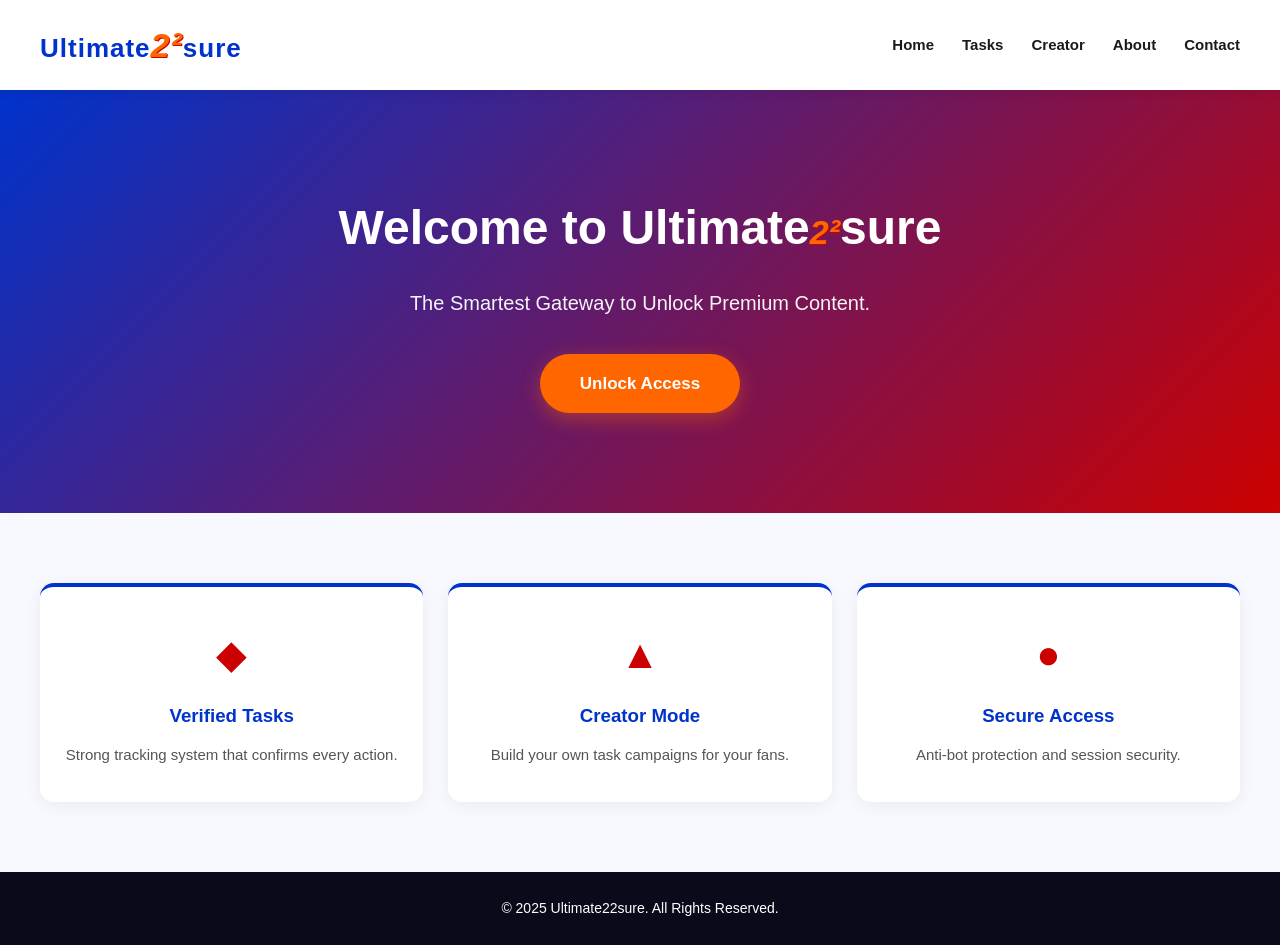
==== index.html @ 5954d358 "Initial landing page" ====
<!DOCTYPE html>
<html lang="en">
<head>
<meta charset="UTF-8">
<meta name="viewport" content="width=device-width, initial-scale=1.0">
<title>Ultimate22sure - Unlock Premium Access</title>
<meta name="description" content="Ultimate22sure - The smartest task gateway platform. Complete tasks, unlock premium content.">
<link rel="stylesheet" href="style.css">
</head>
<body>

<!-- NAVIGATION -->
<nav class="navbar">
  <div class="logo">Ultimate<span class="big2">2²</span>sure</div>
  <div class="menu-toggle" id="menuToggle">
    <span></span><span></span><span></span>
  </div>
  <ul class="nav-links" id="navLinks">
    <li><a href="index.html">Home</a></li>
    <li><a href="tasks.html">Tasks</a></li>
    <li><a href="creator.html">Creator</a></li>
    <li><a href="about.html">About</a></li>
    <li><a href="contact.html">Contact</a></li>
  </ul>
</nav>

<!-- HERO SECTION -->
<section class="hero">
  <h1>Welcome to Ultimate<span class="big2">2²</span>sure</h1>
  <p>The Smartest Gateway to Unlock Premium Content.</p>
  <a href="tasks.html" class="btn-primary">Unlock Access</a>
</section>

<!-- FEATURES -->
<section class="features">
  <div class="feature-card">
    <div class="icon">◆</div>
    <h3>Verified Tasks</h3>
    <p>Strong tracking system that confirms every action.</p>
  </div>
  <div class="feature-card">
    <div class="icon">▲</div>
    <h3>Creator Mode</h3>
    <p>Build your own task campaigns for your fans.</p>
  </div>
  <div class="feature-card">
    <div class="icon">●</div>
    <h3>Secure Access</h3>
    <p>Anti-bot protection and session security.</p>
  </div>
</section>

<!-- FOOTER -->
<footer>
  <p>&copy; 2025 Ultimate22sure. All Rights Reserved.</p>
</footer>

<script src="script.js"></script>
</body>
</html>
---- style.css ----
/* RESET */
* {
  margin: 0;
  padding: 0;
  box-sizing: border-box;
  font-family: 'Segoe UI', Arial, sans-serif;
}

body {
  background: #ffffff;
  color: #1a1a1a;
  line-height: 1.6;
}

/* NAVIGATION */
.navbar {
  display: flex;
  justify-content: space-between;
  align-items: center;
  padding: 18px 40px;
  background: #ffffff;
  box-shadow: 0 2px 12px rgba(0,0,0,0.08);
  position: sticky;
  top: 0;
  z-index: 1000;
}

.logo {
  font-size: 26px;
  font-weight: bold;
  color: #0033cc;
  letter-spacing: 1px;
}

.big2 {
  color: #ff6600;
  font-size: 34px;
  font-weight: 900;
  font-style: italic;
  text-shadow: 1px 1px 0 #cc0000;
}

.nav-links {
  display: flex;
  list-style: none;
  gap: 28px;
}

.nav-links a {
  text-decoration: none;
  color: #1a1a1a;
  font-weight: 600;
  font-size: 15px;
  transition: 0.3s;
}

.nav-links a:hover {
  color: #cc0000;
}

.menu-toggle {
  display: none;
  flex-direction: column;
  cursor: pointer;
  gap: 5px;
}

.menu-toggle span {
  width: 26px;
  height: 3px;
  background: #0033cc;
  border-radius: 2px;
}

/* HERO */
.hero {
  text-align: center;
  padding: 100px 20px;
  background: linear-gradient(135deg, #0033cc 0%, #cc0000 100%);
  color: #ffffff;
}

.hero h1 {
  font-size: 48px;
  margin-bottom: 20px;
}

.hero p {
  font-size: 20px;
  margin-bottom: 35px;
  opacity: 0.95;
}

.btn-primary {
  display: inline-block;
  background: #ff6600;
  color: #ffffff;
  padding: 16px 40px;
  border-radius: 50px;
  text-decoration: none;
  font-weight: bold;
  font-size: 17px;
  box-shadow: 0 6px 20px rgba(255,102,0,0.4);
  transition: 0.3s;
}

.btn-primary:hover {
  transform: translateY(-3px);
  box-shadow: 0 10px 25px rgba(255,102,0,0.6);
}

/* FEATURES */
.features {
  display: grid;
  grid-template-columns: repeat(auto-fit, minmax(260px, 1fr));
  gap: 25px;
  padding: 70px 40px;
  background: #f7f9ff;
}

.feature-card {
  background: #ffffff;
  padding: 35px 25px;
  border-radius: 14px;
  text-align: center;
  box-shadow: 0 4px 18px rgba(0,0,0,0.06);
  border-top: 4px solid #0033cc;
  transition: 0.3s;
}

.feature-card:hover {
  transform: translateY(-6px);
  box-shadow: 0 10px 25px rgba(0,0,0,0.1);
  border-top-color: #ff6600;
}

.feature-card .icon {
  font-size: 40px;
  color: #cc0000;
  margin-bottom: 15px;
}

.feature-card h3 {
  color: #0033cc;
  margin-bottom: 12px;
}

.feature-card p {
  color: #555;
  font-size: 15px;
}

/* FOOTER */
footer {
  background: #0a0a1a;
  color: #ffffff;
  text-align: center;
  padding: 25px;
  font-size: 14px;
}

/* RESPONSIVE */
@media (max-width: 768px) {
  .menu-toggle {
    display: flex;
  }
  .nav-links {
    position: absolute;
    top: 70px;
    right: 0;
    background: #ffffff;
    flex-direction: column;
    width: 220px;
    padding: 20px;
    gap: 18px;
    box-shadow: -2px 4px 12px rgba(0,0,0,0.1);
    display: none;
  }
  .nav-links.active {
    display: flex;
  }
  .hero h1 {
    font-size: 34px;
  }
  .hero p {
    font-size: 16px;
  }
}
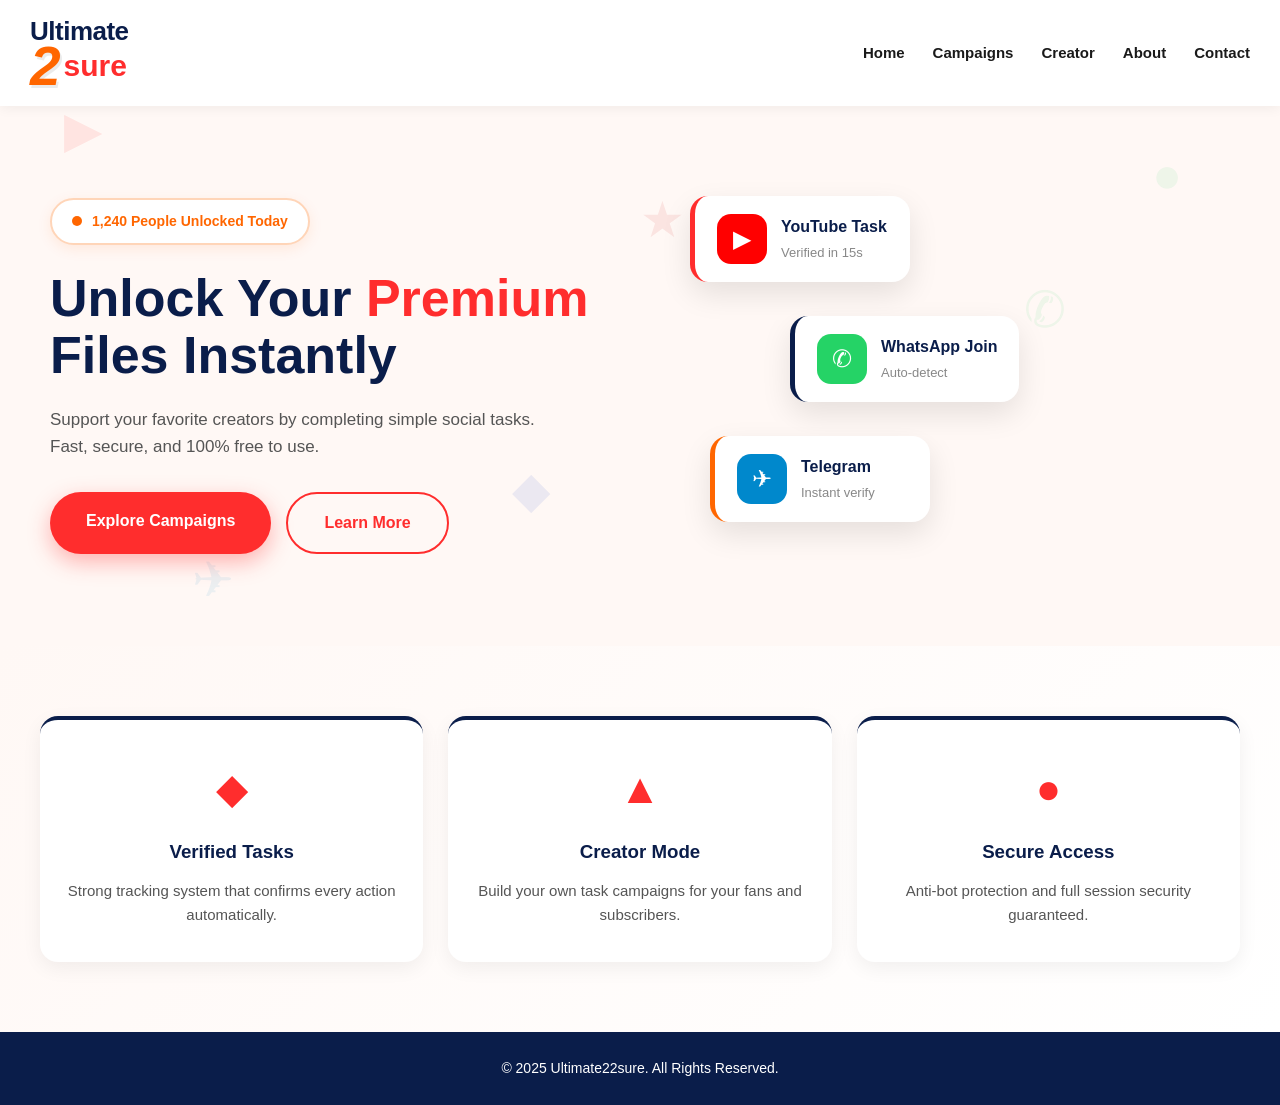
==== commit 1cd0dde7: "Upgraded design with animated background and logo style" ====
--- a/index.html
+++ b/index.html
@@ -3,21 +3,36 @@
 <head>
 <meta charset="UTF-8">
 <meta name="viewport" content="width=device-width, initial-scale=1.0">
-<title>Ultimate22sure - Unlock Premium Access</title>
-<meta name="description" content="Ultimate22sure - The smartest task gateway platform. Complete tasks, unlock premium content.">
+<title>Ultimate22sure - Unlock Premium Files Instantly</title>
+<meta name="description" content="Ultimate22sure - Smart task gateway. Support creators by completing simple social tasks. Fast, secure, 100% free.">
 <link rel="stylesheet" href="style.css">
 </head>
 <body>
 
+<!-- ANIMATED BACKGROUND ICONS -->
+<div class="bg-icons">
+  <span class="bg-icon i1">▶</span>
+  <span class="bg-icon i2">✆</span>
+  <span class="bg-icon i3">✈</span>
+  <span class="bg-icon i4">♥</span>
+  <span class="bg-icon i5">★</span>
+  <span class="bg-icon i6">◆</span>
+  <span class="bg-icon i7">▲</span>
+  <span class="bg-icon i8">●</span>
+</div>
+
 <!-- NAVIGATION -->
 <nav class="navbar">
-  <div class="logo">Ultimate<span class="big2">2²</span>sure</div>
+  <div class="logo-box">
+    <div class="logo-top">Ultimate</div>
+    <div class="logo-bottom"><span class="big2">2</span>sure</div>
+  </div>
   <div class="menu-toggle" id="menuToggle">
     <span></span><span></span><span></span>
   </div>
   <ul class="nav-links" id="navLinks">
     <li><a href="index.html">Home</a></li>
-    <li><a href="tasks.html">Tasks</a></li>
+    <li><a href="tasks.html">Campaigns</a></li>
     <li><a href="creator.html">Creator</a></li>
     <li><a href="about.html">About</a></li>
     <li><a href="contact.html">Contact</a></li>
@@ -26,9 +41,41 @@
 
 <!-- HERO SECTION -->
 <section class="hero">
-  <h1>Welcome to Ultimate<span class="big2">2²</span>sure</h1>
-  <p>The Smartest Gateway to Unlock Premium Content.</p>
-  <a href="tasks.html" class="btn-primary">Unlock Access</a>
+  <div class="hero-left">
+    <div class="counter-badge">
+      <span class="dot"></span> 1,240 People Unlocked Today
+    </div>
+    <h1>Unlock Your <span class="red">Premium</span> Files Instantly</h1>
+    <p>Support your favorite creators by completing simple social tasks. Fast, secure, and 100% free to use.</p>
+    <div class="hero-buttons">
+      <a href="tasks.html" class="btn-red">Explore Campaigns</a>
+      <a href="about.html" class="btn-outline">Learn More</a>
+    </div>
+  </div>
+
+  <div class="hero-right">
+    <div class="task-card card1">
+      <div class="task-icon yt">▶</div>
+      <div class="task-info">
+        <h4>YouTube Task</h4>
+        <p>Verified in 15s</p>
+      </div>
+    </div>
+    <div class="task-card card2">
+      <div class="task-icon wa">✆</div>
+      <div class="task-info">
+        <h4>WhatsApp Join</h4>
+        <p>Auto-detect</p>
+      </div>
+    </div>
+    <div class="task-card card3">
+      <div class="task-icon tg">✈</div>
+      <div class="task-info">
+        <h4>Telegram</h4>
+        <p>Instant verify</p>
+      </div>
+    </div>
+  </div>
 </section>
 
 <!-- FEATURES -->
@@ -36,17 +83,17 @@
   <div class="feature-card">
     <div class="icon">◆</div>
     <h3>Verified Tasks</h3>
-    <p>Strong tracking system that confirms every action.</p>
+    <p>Strong tracking system that confirms every action automatically.</p>
   </div>
   <div class="feature-card">
     <div class="icon">▲</div>
     <h3>Creator Mode</h3>
-    <p>Build your own task campaigns for your fans.</p>
+    <p>Build your own task campaigns for your fans and subscribers.</p>
   </div>
   <div class="feature-card">
     <div class="icon">●</div>
     <h3>Secure Access</h3>
-    <p>Anti-bot protection and session security.</p>
+    <p>Anti-bot protection and full session security guaranteed.</p>
   </div>
 </section>
 
--- a/style.css
+++ b/style.css
@@ -3,13 +3,50 @@
   margin: 0;
   padding: 0;
   box-sizing: border-box;
-  font-family: 'Segoe UI', Arial, sans-serif;
+  font-family: 'Poppins', 'Segoe UI', Arial, sans-serif;
 }
 
 body {
-  background: #ffffff;
+  background: #fff8f5;
   color: #1a1a1a;
   line-height: 1.6;
+  overflow-x: hidden;
+  position: relative;
+}
+
+/* ANIMATED BACKGROUND ICONS */
+.bg-icons {
+  position: fixed;
+  top: 0;
+  left: 0;
+  width: 100%;
+  height: 100%;
+  pointer-events: none;
+  z-index: 0;
+  overflow: hidden;
+}
+
+.bg-icon {
+  position: absolute;
+  font-size: 50px;
+  opacity: 0.08;
+  animation: float 18s infinite linear;
+  color: #cc0000;
+}
+
+.i1 { top: 10%; left: 5%; animation-duration: 22s; color: #ff0000; }
+.i2 { top: 30%; left: 80%; animation-duration: 18s; color: #25D366; }
+.i3 { top: 60%; left: 15%; animation-duration: 25s; color: #0088cc; }
+.i4 { top: 80%; left: 70%; animation-duration: 20s; color: #ff6600; }
+.i5 { top: 20%; left: 50%; animation-duration: 24s; color: #cc0000; }
+.i6 { top: 50%; left: 40%; animation-duration: 19s; color: #0033cc; }
+.i7 { top: 75%; left: 30%; animation-duration: 23s; color: #ff6600; }
+.i8 { top: 15%; left: 90%; animation-duration: 21s; color: #25D366; }
+
+@keyframes float {
+  0%   { transform: translateY(0) rotate(0deg); }
+  50%  { transform: translateY(-40px) rotate(180deg); }
+  100% { transform: translateY(0) rotate(360deg); }
 }
 
 /* NAVIGATION */
@@ -17,29 +54,48 @@
   display: flex;
   justify-content: space-between;
   align-items: center;
-  padding: 18px 40px;
-  background: #ffffff;
-  box-shadow: 0 2px 12px rgba(0,0,0,0.08);
+  padding: 18px 30px;
+  background: rgba(255,255,255,0.95);
+  backdrop-filter: blur(10px);
+  box-shadow: 0 2px 12px rgba(0,0,0,0.06);
   position: sticky;
   top: 0;
   z-index: 1000;
 }
 
-.logo {
+/* LOGO STYLE */
+.logo-box {
+  display: flex;
+  flex-direction: column;
+  line-height: 1;
+}
+
+.logo-top {
   font-size: 26px;
-  font-weight: bold;
-  color: #0033cc;
-  letter-spacing: 1px;
+  font-weight: 900;
+  color: #0a1d4a;
+  letter-spacing: -0.5px;
+}
+
+.logo-bottom {
+  font-size: 30px;
+  font-weight: 900;
+  color: #ff2d2d;
+  display: flex;
+  align-items: center;
 }
 
 .big2 {
+  font-size: 55px;
   color: #ff6600;
-  font-size: 34px;
   font-weight: 900;
   font-style: italic;
-  text-shadow: 1px 1px 0 #cc0000;
-}
-
+  margin-right: 3px;
+  text-shadow: 2px 3px 0 rgba(0,0,0,0.08);
+  line-height: 0.8;
+}
+
+/* NAV LINKS */
 .nav-links {
   display: flex;
   list-style: none;
@@ -51,11 +107,24 @@
   color: #1a1a1a;
   font-weight: 600;
   font-size: 15px;
+  position: relative;
   transition: 0.3s;
 }
 
 .nav-links a:hover {
   color: #cc0000;
+}
+
+.nav-links a.active::after,
+.nav-links a:hover::after {
+  content: '';
+  position: absolute;
+  bottom: -6px;
+  left: 0;
+  width: 100%;
+  height: 3px;
+  background: #cc0000;
+  border-radius: 2px;
 }
 
 .menu-toggle {
@@ -68,45 +137,182 @@
 .menu-toggle span {
   width: 26px;
   height: 3px;
-  background: #0033cc;
+  background: #0a1d4a;
   border-radius: 2px;
 }
 
 /* HERO */
 .hero {
-  text-align: center;
-  padding: 100px 20px;
-  background: linear-gradient(135deg, #0033cc 0%, #cc0000 100%);
-  color: #ffffff;
-}
-
-.hero h1 {
-  font-size: 48px;
-  margin-bottom: 20px;
-}
-
-.hero p {
-  font-size: 20px;
-  margin-bottom: 35px;
-  opacity: 0.95;
-}
-
-.btn-primary {
-  display: inline-block;
+  display: grid;
+  grid-template-columns: 1fr 1fr;
+  align-items: center;
+  gap: 40px;
+  padding: 70px 50px;
+  position: relative;
+  z-index: 1;
+}
+
+.hero-left {
+  position: relative;
+}
+
+.counter-badge {
+  display: inline-flex;
+  align-items: center;
+  gap: 10px;
+  background: #fff;
+  border: 2px solid #ffd5b8;
+  padding: 10px 20px;
+  border-radius: 50px;
+  font-weight: 600;
+  color: #ff6600;
+  font-size: 14px;
+  margin-bottom: 25px;
+  box-shadow: 0 4px 14px rgba(255,102,0,0.1);
+}
+
+.dot {
+  width: 10px;
+  height: 10px;
   background: #ff6600;
-  color: #ffffff;
-  padding: 16px 40px;
+  border-radius: 50%;
+  animation: pulse 1.5s infinite;
+}
+
+@keyframes pulse {
+  0%   { box-shadow: 0 0 0 0 rgba(255,102,0,0.6); }
+  70%  { box-shadow: 0 0 0 12px rgba(255,102,0,0); }
+  100% { box-shadow: 0 0 0 0 rgba(255,102,0,0); }
+}
+
+.hero-left h1 {
+  font-size: 52px;
+  font-weight: 900;
+  color: #0a1d4a;
+  line-height: 1.1;
+  margin-bottom: 22px;
+}
+
+.red {
+  color: #ff2d2d;
+}
+
+.hero-left p {
+  font-size: 17px;
+  color: #555;
+  margin-bottom: 32px;
+  max-width: 500px;
+}
+
+.hero-buttons {
+  display: flex;
+  gap: 15px;
+  flex-wrap: wrap;
+}
+
+.btn-red {
+  background: #ff2d2d;
+  color: #fff;
+  padding: 16px 36px;
   border-radius: 50px;
   text-decoration: none;
-  font-weight: bold;
-  font-size: 17px;
-  box-shadow: 0 6px 20px rgba(255,102,0,0.4);
+  font-weight: 700;
+  font-size: 16px;
+  box-shadow: 0 8px 22px rgba(255,45,45,0.35);
   transition: 0.3s;
 }
 
-.btn-primary:hover {
+.btn-red:hover {
   transform: translateY(-3px);
-  box-shadow: 0 10px 25px rgba(255,102,0,0.6);
+  box-shadow: 0 12px 28px rgba(255,45,45,0.5);
+}
+
+.btn-outline {
+  background: transparent;
+  color: #ff2d2d;
+  padding: 16px 36px;
+  border: 2px solid #ff2d2d;
+  border-radius: 50px;
+  text-decoration: none;
+  font-weight: 700;
+  font-size: 16px;
+  transition: 0.3s;
+}
+
+.btn-outline:hover {
+  background: #ff2d2d;
+  color: #fff;
+}
+
+/* HERO RIGHT - TASK CARDS */
+.hero-right {
+  position: relative;
+  height: 400px;
+}
+
+.task-card {
+  position: absolute;
+  background: #fff;
+  padding: 18px 22px;
+  border-radius: 18px;
+  box-shadow: 0 12px 30px rgba(0,0,0,0.1);
+  display: flex;
+  align-items: center;
+  gap: 14px;
+  min-width: 220px;
+  animation: floatCard 4s ease-in-out infinite;
+}
+
+.card1 {
+  top: 20px;
+  left: 30px;
+  border-left: 5px solid #ff2d2d;
+  animation-delay: 0s;
+}
+
+.card2 {
+  top: 140px;
+  left: 130px;
+  border-left: 5px solid #0a1d4a;
+  animation-delay: 1s;
+}
+
+.card3 {
+  top: 260px;
+  left: 50px;
+  border-left: 5px solid #ff6600;
+  animation-delay: 2s;
+}
+
+@keyframes floatCard {
+  0%,100% { transform: translateY(0); }
+  50%     { transform: translateY(-12px); }
+}
+
+.task-icon {
+  width: 50px;
+  height: 50px;
+  border-radius: 14px;
+  display: flex;
+  align-items: center;
+  justify-content: center;
+  font-size: 24px;
+  color: #fff;
+}
+
+.yt { background: #ff0000; }
+.wa { background: #25D366; }
+.tg { background: #0088cc; }
+
+.task-info h4 {
+  color: #0a1d4a;
+  font-size: 16px;
+  margin-bottom: 3px;
+}
+
+.task-info p {
+  color: #888;
+  font-size: 13px;
 }
 
 /* FEATURES */
@@ -115,33 +321,35 @@
   grid-template-columns: repeat(auto-fit, minmax(260px, 1fr));
   gap: 25px;
   padding: 70px 40px;
-  background: #f7f9ff;
+  background: linear-gradient(135deg, #fff8f5 0%, #fff 100%);
+  position: relative;
+  z-index: 1;
 }
 
 .feature-card {
-  background: #ffffff;
+  background: #fff;
   padding: 35px 25px;
-  border-radius: 14px;
+  border-radius: 18px;
   text-align: center;
-  box-shadow: 0 4px 18px rgba(0,0,0,0.06);
-  border-top: 4px solid #0033cc;
+  box-shadow: 0 6px 20px rgba(0,0,0,0.06);
+  border-top: 4px solid #0a1d4a;
   transition: 0.3s;
 }
 
 .feature-card:hover {
-  transform: translateY(-6px);
-  box-shadow: 0 10px 25px rgba(0,0,0,0.1);
+  transform: translateY(-8px);
+  box-shadow: 0 14px 30px rgba(0,0,0,0.1);
   border-top-color: #ff6600;
 }
 
 .feature-card .icon {
-  font-size: 40px;
-  color: #cc0000;
+  font-size: 42px;
+  color: #ff2d2d;
   margin-bottom: 15px;
 }
 
 .feature-card h3 {
-  color: #0033cc;
+  color: #0a1d4a;
   margin-bottom: 12px;
 }
 
@@ -152,37 +360,56 @@
 
 /* FOOTER */
 footer {
-  background: #0a0a1a;
-  color: #ffffff;
+  background: #0a1d4a;
+  color: #fff;
   text-align: center;
   padding: 25px;
   font-size: 14px;
+  position: relative;
+  z-index: 1;
 }
 
 /* RESPONSIVE */
-@media (max-width: 768px) {
+@media (max-width: 900px) {
+  .hero {
+    grid-template-columns: 1fr;
+    padding: 40px 20px;
+  }
+  .hero-left h1 {
+    font-size: 38px;
+  }
+  .hero-right {
+    height: 380px;
+  }
   .menu-toggle {
     display: flex;
   }
   .nav-links {
     position: absolute;
-    top: 70px;
+    top: 75px;
     right: 0;
-    background: #ffffff;
+    background: #fff;
     flex-direction: column;
     width: 220px;
     padding: 20px;
     gap: 18px;
     box-shadow: -2px 4px 12px rgba(0,0,0,0.1);
     display: none;
+    border-radius: 0 0 0 14px;
   }
   .nav-links.active {
     display: flex;
   }
-  .hero h1 {
-    font-size: 34px;
-  }
-  .hero p {
-    font-size: 16px;
-  }
-}
+}
+
+@media (max-width: 480px) {
+  .hero-left h1 {
+    font-size: 30px;
+  }
+  .big2 {
+    font-size: 48px;
+  }
+  .task-card {
+    min-width: 180px;
+  }
+}
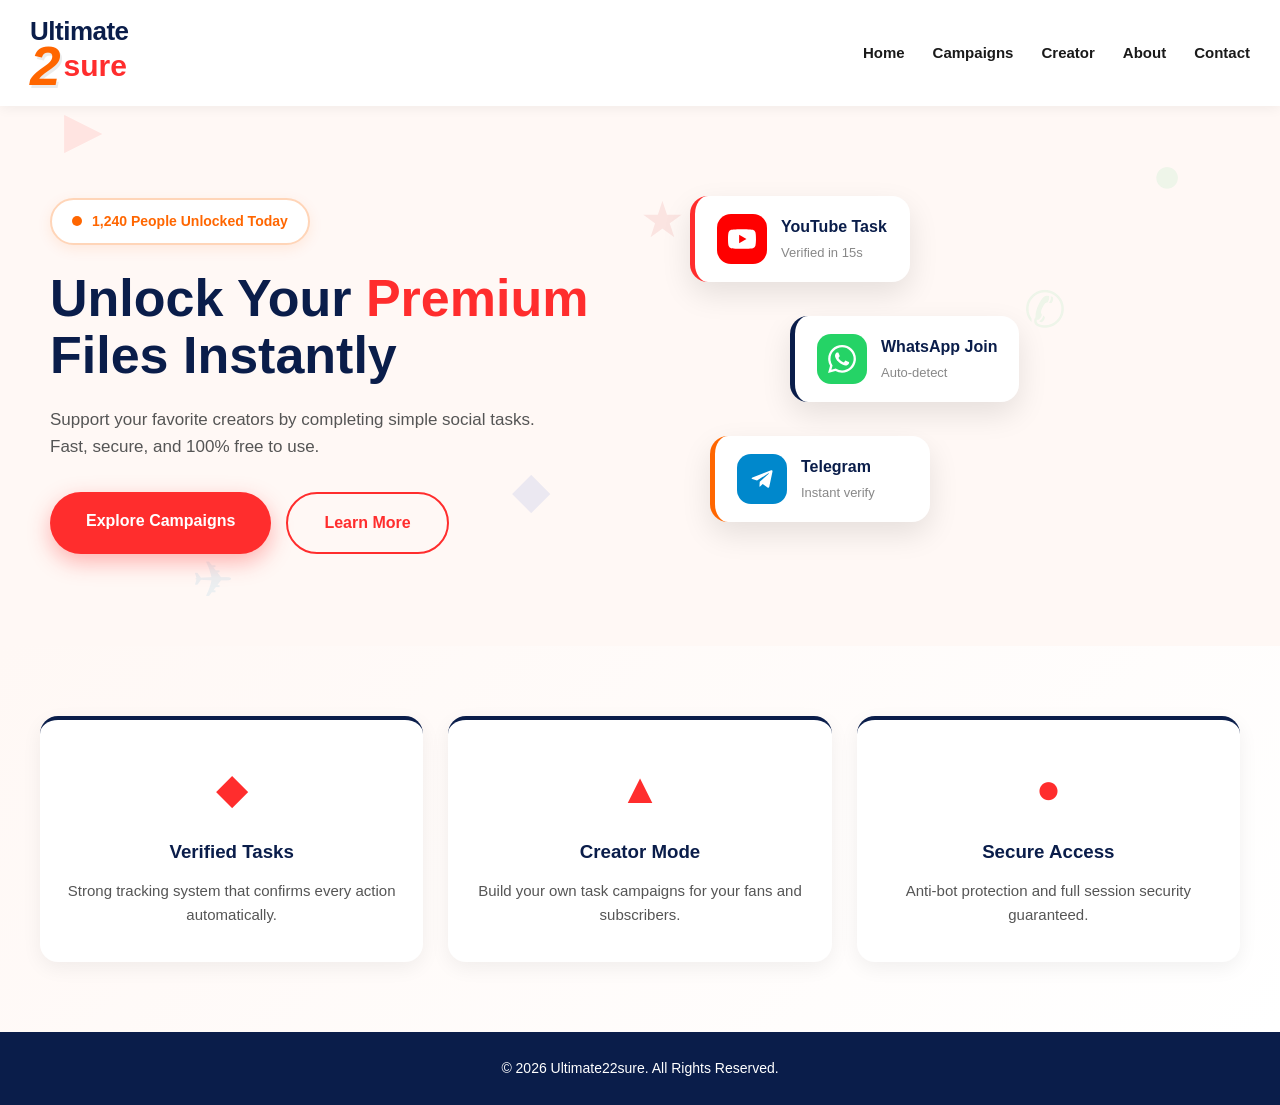
==== commit 73ef75cf: "Fixed WhatsApp Telegram logos and updated year to 2026" ====
--- a/index.html
+++ b/index.html
@@ -54,27 +54,46 @@
   </div>
 
   <div class="hero-right">
+
+    <!-- YOUTUBE CARD -->
     <div class="task-card card1">
-      <div class="task-icon yt">▶</div>
+      <div class="task-icon yt">
+        <svg viewBox="0 0 24 24" width="28" height="28" fill="#fff">
+          <path d="M23.498 6.186a3.016 3.016 0 0 0-2.122-2.136C19.505 3.545 12 3.545 12 3.545s-7.505 0-9.377.505A3.017 3.017 0 0 0 .502 6.186C0 8.07 0 12 0 12s0 3.93.502 5.814a3.016 3.016 0 0 0 2.122 2.136c1.871.505 9.376.505 9.376.505s7.505 0 9.377-.505a3.015 3.015 0 0 0 2.122-2.136C24 15.93 24 12 24 12s0-3.93-.502-5.814zM9.546 15.568V8.432L15.818 12l-6.272 3.568z"/>
+        </svg>
+      </div>
       <div class="task-info">
         <h4>YouTube Task</h4>
         <p>Verified in 15s</p>
       </div>
     </div>
+
+    <!-- WHATSAPP CARD -->
     <div class="task-card card2">
-      <div class="task-icon wa">✆</div>
+      <div class="task-icon wa">
+        <svg viewBox="0 0 24 24" width="28" height="28" fill="#fff">
+          <path d="M17.472 14.382c-.297-.149-1.758-.867-2.03-.967-.273-.099-.471-.148-.67.15-.197.297-.767.966-.94 1.164-.173.199-.347.223-.644.075-.297-.15-1.255-.463-2.39-1.475-.883-.788-1.48-1.761-1.653-2.059-.173-.297-.018-.458.13-.606.134-.133.298-.347.446-.52.149-.174.198-.298.297-.497.099-.198.05-.371-.025-.52-.075-.149-.669-1.612-.916-2.207-.242-.579-.487-.5-.669-.51-.173-.008-.371-.01-.57-.01-.198 0-.52.074-.792.372-.272.297-1.04 1.016-1.04 2.479 0 1.462 1.065 2.875 1.213 3.074.149.198 2.096 3.2 5.077 4.487.709.306 1.262.489 1.694.625.712.227 1.36.195 1.871.118.571-.085 1.758-.719 2.006-1.413.248-.694.248-1.289.173-1.413-.074-.124-.272-.198-.57-.347m-5.421 7.403h-.004a9.87 9.87 0 0 1-5.031-1.378l-.361-.214-3.741.982.998-3.648-.235-.374a9.86 9.86 0 0 1-1.51-5.26c.001-5.45 4.436-9.884 9.888-9.884 2.64 0 5.122 1.03 6.988 2.898a9.825 9.825 0 0 1 2.893 6.994c-.003 5.45-4.437 9.884-9.885 9.884m8.413-18.297A11.815 11.815 0 0 0 12.05 0C5.495 0 .16 5.335.157 11.892c0 2.096.547 4.142 1.588 5.945L.057 24l6.305-1.654a11.882 11.882 0 0 0 5.683 1.448h.005c6.554 0 11.89-5.335 11.893-11.893A11.821 11.821 0 0 0 20.464 3.488"/>
+        </svg>
+      </div>
       <div class="task-info">
         <h4>WhatsApp Join</h4>
         <p>Auto-detect</p>
       </div>
     </div>
+
+    <!-- TELEGRAM CARD -->
     <div class="task-card card3">
-      <div class="task-icon tg">✈</div>
+      <div class="task-icon tg">
+        <svg viewBox="0 0 24 24" width="28" height="28" fill="#fff">
+          <path d="M9.78 18.65l.28-4.23 7.68-6.92c.34-.31-.07-.46-.52-.19L7.74 13.3 3.64 12c-.88-.25-.89-.86.2-1.3l15.97-6.16c.73-.33 1.43.18 1.15 1.3l-2.72 12.81c-.19.91-.74 1.13-1.5.71L12.6 16.3l-1.99 1.93c-.23.23-.42.42-.83.42z"/>
+        </svg>
+      </div>
       <div class="task-info">
         <h4>Telegram</h4>
         <p>Instant verify</p>
       </div>
     </div>
+
   </div>
 </section>
 
@@ -99,7 +118,7 @@
 
 <!-- FOOTER -->
 <footer>
-  <p>&copy; 2025 Ultimate22sure. All Rights Reserved.</p>
+  <p>&copy; 2026 Ultimate22sure. All Rights Reserved.</p>
 </footer>
 
 <script src="script.js"></script>
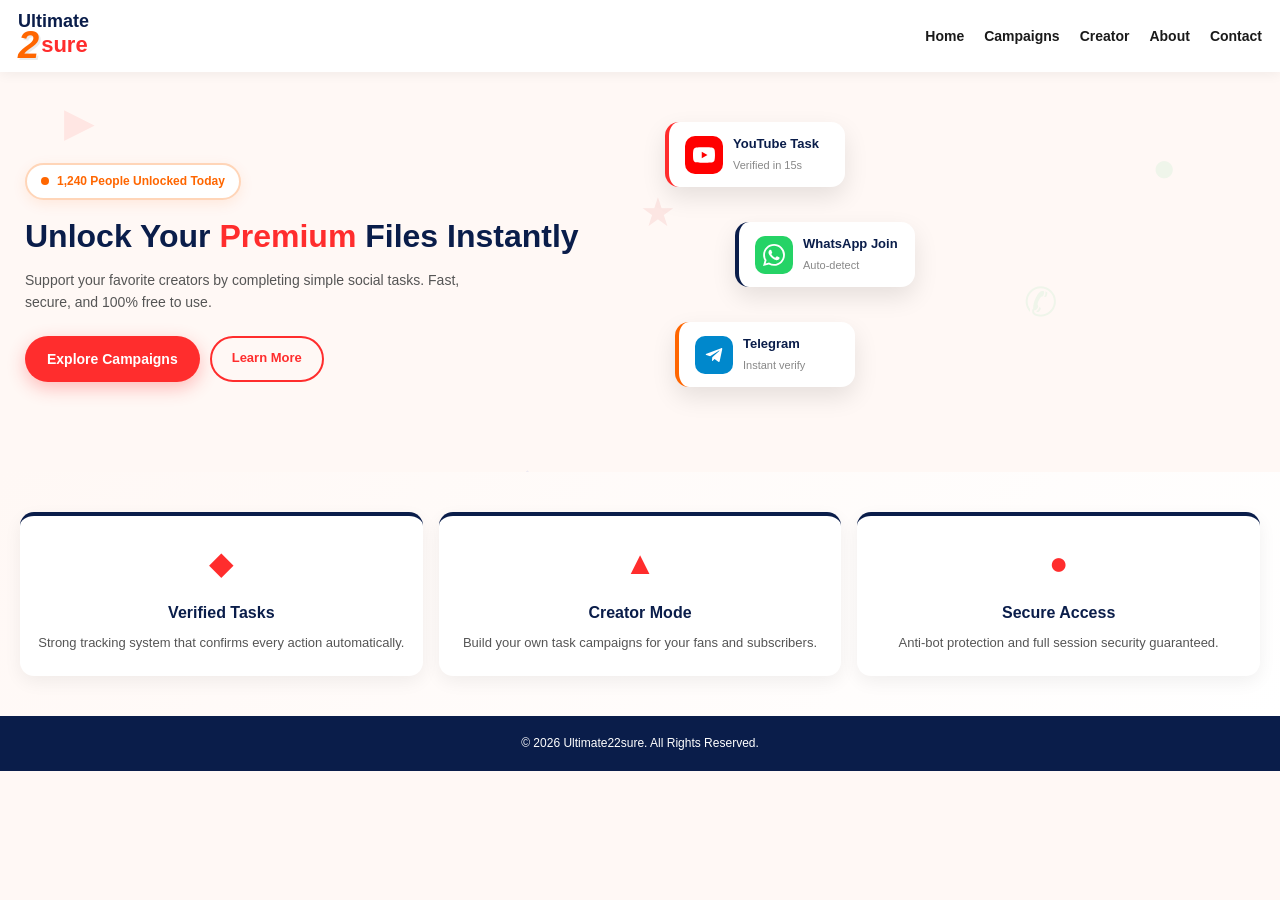
==== commit d66bb915: "Added Monetag verification code" ====
--- a/index.html
+++ b/index.html
@@ -2,6 +2,7 @@
 <html lang="en">
 <head>
 <meta charset="UTF-8">
+<meta name="monetag" content="d04263bf1a4120eec62c0783d0357b47">
 <meta name="viewport" content="width=device-width, initial-scale=1.0">
 <title>Ultimate22sure - Unlock Premium Files Instantly</title>
 <meta name="description" content="Ultimate22sure - Smart task gateway. Support creators by completing simple social tasks. Fast, secure, 100% free.">
@@ -32,8 +33,8 @@
   </div>
   <ul class="nav-links" id="navLinks">
     <li><a href="index.html">Home</a></li>
-    <li><a href="tasks.html">Campaigns</a></li>
-    <li><a href="creator.html">Creator</a></li>
+    <li><a href="unlock.html">Campaigns</a></li>
+    <li><a href="unlock.html">Creator</a></li>
     <li><a href="about.html">About</a></li>
     <li><a href="contact.html">Contact</a></li>
   </ul>
@@ -48,14 +49,13 @@
     <h1>Unlock Your <span class="red">Premium</span> Files Instantly</h1>
     <p>Support your favorite creators by completing simple social tasks. Fast, secure, and 100% free to use.</p>
     <div class="hero-buttons">
-      <a href="tasks.html" class="btn-red">Explore Campaigns</a>
+      <a href="unlock.html" class="btn-red">Explore Campaigns</a>
       <a href="about.html" class="btn-outline">Learn More</a>
     </div>
   </div>
 
   <div class="hero-right">
 
-    <!-- YOUTUBE CARD -->
     <div class="task-card card1">
       <div class="task-icon yt">
         <svg viewBox="0 0 24 24" width="28" height="28" fill="#fff">
@@ -68,7 +68,6 @@
       </div>
     </div>
 
-    <!-- WHATSAPP CARD -->
     <div class="task-card card2">
       <div class="task-icon wa">
         <svg viewBox="0 0 24 24" width="28" height="28" fill="#fff">
@@ -81,7 +80,6 @@
       </div>
     </div>
 
-    <!-- TELEGRAM CARD -->
     <div class="task-card card3">
       <div class="task-icon tg">
         <svg viewBox="0 0 24 24" width="28" height="28" fill="#fff">
--- a/style.css
+++ b/style.css
@@ -1,4 +1,3 @@
-/* RESET */
 * {
   margin: 0;
   padding: 0;
@@ -12,49 +11,42 @@
   line-height: 1.6;
   overflow-x: hidden;
   position: relative;
-}
-
-/* ANIMATED BACKGROUND ICONS */
+  font-size: 15px;
+}
+
 .bg-icons {
   position: fixed;
-  top: 0;
-  left: 0;
-  width: 100%;
-  height: 100%;
+  top: 0; left: 0;
+  width: 100%; height: 100%;
   pointer-events: none;
   z-index: 0;
   overflow: hidden;
 }
-
 .bg-icon {
   position: absolute;
-  font-size: 50px;
-  opacity: 0.08;
+  font-size: 40px;
+  opacity: 0.07;
   animation: float 18s infinite linear;
-  color: #cc0000;
-}
-
-.i1 { top: 10%; left: 5%; animation-duration: 22s; color: #ff0000; }
-.i2 { top: 30%; left: 80%; animation-duration: 18s; color: #25D366; }
-.i3 { top: 60%; left: 15%; animation-duration: 25s; color: #0088cc; }
-.i4 { top: 80%; left: 70%; animation-duration: 20s; color: #ff6600; }
-.i5 { top: 20%; left: 50%; animation-duration: 24s; color: #cc0000; }
-.i6 { top: 50%; left: 40%; animation-duration: 19s; color: #0033cc; }
-.i7 { top: 75%; left: 30%; animation-duration: 23s; color: #ff6600; }
-.i8 { top: 15%; left: 90%; animation-duration: 21s; color: #25D366; }
-
+}
+.i1 { top: 10%; left: 5%; color: #ff0000; animation-duration: 22s; }
+.i2 { top: 30%; left: 80%; color: #25D366; animation-duration: 18s; }
+.i3 { top: 60%; left: 15%; color: #0088cc; animation-duration: 25s; }
+.i4 { top: 80%; left: 70%; color: #ff6600; animation-duration: 20s; }
+.i5 { top: 20%; left: 50%; color: #cc0000; animation-duration: 24s; }
+.i6 { top: 50%; left: 40%; color: #0033cc; animation-duration: 19s; }
+.i7 { top: 75%; left: 30%; color: #ff6600; animation-duration: 23s; }
+.i8 { top: 15%; left: 90%; color: #25D366; animation-duration: 21s; }
 @keyframes float {
-  0%   { transform: translateY(0) rotate(0deg); }
-  50%  { transform: translateY(-40px) rotate(180deg); }
+  0% { transform: translateY(0) rotate(0deg); }
+  50% { transform: translateY(-40px) rotate(180deg); }
   100% { transform: translateY(0) rotate(360deg); }
 }
 
-/* NAVIGATION */
 .navbar {
   display: flex;
   justify-content: space-between;
   align-items: center;
-  padding: 18px 30px;
+  padding: 12px 18px;
   background: rgba(255,255,255,0.95);
   backdrop-filter: blur(10px);
   box-shadow: 0 2px 12px rgba(0,0,0,0.06);
@@ -62,354 +54,606 @@
   top: 0;
   z-index: 1000;
 }
-
-/* LOGO STYLE */
-.logo-box {
-  display: flex;
-  flex-direction: column;
-  line-height: 1;
-}
-
-.logo-top {
-  font-size: 26px;
-  font-weight: 900;
-  color: #0a1d4a;
-  letter-spacing: -0.5px;
-}
-
-.logo-bottom {
-  font-size: 30px;
-  font-weight: 900;
-  color: #ff2d2d;
-  display: flex;
-  align-items: center;
-}
-
+.logo-box { display: flex; flex-direction: column; line-height: 1; }
+.logo-top { font-size: 18px; font-weight: 900; color: #0a1d4a; }
+.logo-bottom { font-size: 22px; font-weight: 900; color: #ff2d2d; display: flex; align-items: center; }
 .big2 {
-  font-size: 55px;
+  font-size: 38px;
   color: #ff6600;
   font-weight: 900;
   font-style: italic;
-  margin-right: 3px;
-  text-shadow: 2px 3px 0 rgba(0,0,0,0.08);
+  margin-right: 2px;
+  text-shadow: 2px 2px 0 rgba(0,0,0,0.08);
   line-height: 0.8;
 }
-
-/* NAV LINKS */
-.nav-links {
-  display: flex;
-  list-style: none;
-  gap: 28px;
-}
-
+.nav-links { display: flex; list-style: none; gap: 20px; }
 .nav-links a {
   text-decoration: none;
   color: #1a1a1a;
   font-weight: 600;
-  font-size: 15px;
-  position: relative;
+  font-size: 14px;
   transition: 0.3s;
 }
-
-.nav-links a:hover {
-  color: #cc0000;
-}
-
-.nav-links a.active::after,
-.nav-links a:hover::after {
-  content: '';
-  position: absolute;
-  bottom: -6px;
-  left: 0;
-  width: 100%;
-  height: 3px;
-  background: #cc0000;
-  border-radius: 2px;
-}
-
-.menu-toggle {
-  display: none;
-  flex-direction: column;
-  cursor: pointer;
-  gap: 5px;
-}
-
-.menu-toggle span {
-  width: 26px;
-  height: 3px;
-  background: #0a1d4a;
-  border-radius: 2px;
-}
-
-/* HERO */
+.nav-links a:hover { color: #cc0000; }
+.menu-toggle { display: none; flex-direction: column; cursor: pointer; gap: 4px; }
+.menu-toggle span { width: 22px; height: 3px; background: #0a1d4a; border-radius: 2px; }
+
 .hero {
   display: grid;
   grid-template-columns: 1fr 1fr;
   align-items: center;
-  gap: 40px;
-  padding: 70px 50px;
+  gap: 30px;
+  padding: 40px 25px;
   position: relative;
   z-index: 1;
 }
-
-.hero-left {
-  position: relative;
-}
-
 .counter-badge {
   display: inline-flex;
   align-items: center;
-  gap: 10px;
+  gap: 8px;
   background: #fff;
   border: 2px solid #ffd5b8;
-  padding: 10px 20px;
+  padding: 7px 14px;
   border-radius: 50px;
   font-weight: 600;
   color: #ff6600;
-  font-size: 14px;
-  margin-bottom: 25px;
+  font-size: 12px;
+  margin-bottom: 18px;
   box-shadow: 0 4px 14px rgba(255,102,0,0.1);
 }
-
 .dot {
-  width: 10px;
-  height: 10px;
+  width: 8px; height: 8px;
   background: #ff6600;
   border-radius: 50%;
   animation: pulse 1.5s infinite;
 }
-
 @keyframes pulse {
-  0%   { box-shadow: 0 0 0 0 rgba(255,102,0,0.6); }
-  70%  { box-shadow: 0 0 0 12px rgba(255,102,0,0); }
+  0% { box-shadow: 0 0 0 0 rgba(255,102,0,0.6); }
+  70% { box-shadow: 0 0 0 10px rgba(255,102,0,0); }
   100% { box-shadow: 0 0 0 0 rgba(255,102,0,0); }
 }
-
 .hero-left h1 {
-  font-size: 52px;
+  font-size: 32px;
   font-weight: 900;
   color: #0a1d4a;
-  line-height: 1.1;
-  margin-bottom: 22px;
-}
-
-.red {
-  color: #ff2d2d;
-}
-
-.hero-left p {
-  font-size: 17px;
-  color: #555;
-  margin-bottom: 32px;
-  max-width: 500px;
-}
-
-.hero-buttons {
-  display: flex;
-  gap: 15px;
-  flex-wrap: wrap;
-}
+  line-height: 1.15;
+  margin-bottom: 14px;
+}
+.red { color: #ff2d2d; }
+.hero-left p { font-size: 14px; color: #555; margin-bottom: 22px; max-width: 480px; }
+.hero-buttons { display: flex; gap: 10px; flex-wrap: wrap; }
 
 .btn-red {
   background: #ff2d2d;
   color: #fff;
-  padding: 16px 36px;
+  padding: 12px 22px;
   border-radius: 50px;
   text-decoration: none;
   font-weight: 700;
-  font-size: 16px;
-  box-shadow: 0 8px 22px rgba(255,45,45,0.35);
+  font-size: 14px;
+  box-shadow: 0 6px 18px rgba(255,45,45,0.3);
   transition: 0.3s;
-}
-
-.btn-red:hover {
-  transform: translateY(-3px);
-  box-shadow: 0 12px 28px rgba(255,45,45,0.5);
-}
+  border: none;
+  cursor: pointer;
+  display: inline-block;
+}
+.btn-red:hover { transform: translateY(-2px); }
+.btn-red.full { width: 100%; padding: 14px; margin-top: 10px; text-align: center; }
 
 .btn-outline {
   background: transparent;
   color: #ff2d2d;
-  padding: 16px 36px;
+  padding: 10px 20px;
   border: 2px solid #ff2d2d;
   border-radius: 50px;
   text-decoration: none;
   font-weight: 700;
-  font-size: 16px;
-  transition: 0.3s;
-}
-
-.btn-outline:hover {
-  background: #ff2d2d;
-  color: #fff;
-}
-
-/* HERO RIGHT - TASK CARDS */
-.hero-right {
-  position: relative;
-  height: 400px;
-}
-
+  font-size: 13px;
+  cursor: pointer;
+}
+.btn-outline:hover { background: #ff2d2d; color: #fff; }
+
+.hero-right { position: relative; height: 320px; }
 .task-card {
   position: absolute;
   background: #fff;
-  padding: 18px 22px;
-  border-radius: 18px;
-  box-shadow: 0 12px 30px rgba(0,0,0,0.1);
-  display: flex;
-  align-items: center;
-  gap: 14px;
-  min-width: 220px;
+  padding: 12px 16px;
+  border-radius: 14px;
+  box-shadow: 0 10px 24px rgba(0,0,0,0.1);
+  display: flex;
+  align-items: center;
+  gap: 10px;
+  min-width: 180px;
   animation: floatCard 4s ease-in-out infinite;
 }
-
-.card1 {
-  top: 20px;
-  left: 30px;
-  border-left: 5px solid #ff2d2d;
-  animation-delay: 0s;
-}
-
-.card2 {
-  top: 140px;
-  left: 130px;
-  border-left: 5px solid #0a1d4a;
-  animation-delay: 1s;
-}
-
-.card3 {
-  top: 260px;
-  left: 50px;
-  border-left: 5px solid #ff6600;
-  animation-delay: 2s;
-}
-
+.card1 { top: 10px; left: 10px; border-left: 4px solid #ff2d2d; }
+.card2 { top: 110px; left: 80px; border-left: 4px solid #0a1d4a; animation-delay: 1s; }
+.card3 { top: 210px; left: 20px; border-left: 4px solid #ff6600; animation-delay: 2s; }
 @keyframes floatCard {
   0%,100% { transform: translateY(0); }
-  50%     { transform: translateY(-12px); }
-}
-
+  50% { transform: translateY(-10px); }
+}
 .task-icon {
-  width: 50px;
-  height: 50px;
-  border-radius: 14px;
+  width: 38px; height: 38px;
+  border-radius: 10px;
   display: flex;
   align-items: center;
   justify-content: center;
-  font-size: 24px;
-  color: #fff;
-}
-
+}
+.task-icon svg { width: 22px; height: 22px; }
 .yt { background: #ff0000; }
 .wa { background: #25D366; }
 .tg { background: #0088cc; }
-
-.task-info h4 {
-  color: #0a1d4a;
-  font-size: 16px;
-  margin-bottom: 3px;
-}
-
-.task-info p {
-  color: #888;
-  font-size: 13px;
-}
-
-/* FEATURES */
+.task-info h4 { color: #0a1d4a; font-size: 13px; margin-bottom: 2px; }
+.task-info p { color: #888; font-size: 11px; }
+
 .features {
   display: grid;
-  grid-template-columns: repeat(auto-fit, minmax(260px, 1fr));
-  gap: 25px;
-  padding: 70px 40px;
+  grid-template-columns: repeat(auto-fit, minmax(220px, 1fr));
+  gap: 16px;
+  padding: 40px 20px;
   background: linear-gradient(135deg, #fff8f5 0%, #fff 100%);
   position: relative;
   z-index: 1;
 }
-
 .feature-card {
+  background: #fff;
+  padding: 22px 18px;
+  border-radius: 14px;
+  text-align: center;
+  box-shadow: 0 6px 18px rgba(0,0,0,0.06);
+  border-top: 4px solid #0a1d4a;
+  transition: 0.3s;
+}
+.feature-card:hover { transform: translateY(-5px); border-top-color: #ff6600; }
+.feature-card .icon { font-size: 32px; color: #ff2d2d; margin-bottom: 10px; }
+.feature-card h3 { color: #0a1d4a; margin-bottom: 8px; font-size: 16px; }
+.feature-card p { color: #555; font-size: 13px; }
+
+.unlock-section {
+  display: flex;
+  justify-content: center;
+  align-items: center;
+  padding: 40px 15px;
+  position: relative;
+  z-index: 1;
+}
+.unlock-box {
+  background: #fff;
+  padding: 30px 22px;
+  border-radius: 18px;
+  box-shadow: 0 12px 30px rgba(0,0,0,0.1);
+  text-align: center;
+  max-width: 400px;
+  width: 100%;
+  border-top: 4px solid #ff2d2d;
+}
+.lock-icon { font-size: 44px; color: #ff6600; margin-bottom: 10px; }
+.unlock-box h2 { color: #0a1d4a; font-size: 22px; margin-bottom: 8px; }
+.unlock-box p { color: #555; margin-bottom: 18px; font-size: 13px; }
+.unlock-form input[type="email"] {
+  width: 100%;
+  padding: 12px 15px;
+  border: 2px solid #eee;
+  border-radius: 10px;
+  font-size: 14px;
+  margin-bottom: 12px;
+  outline: none;
+}
+.unlock-form input[type="email"]:focus { border-color: #ff6600; }
+.check-box {
+  display: flex;
+  align-items: center;
+  gap: 6px;
+  font-size: 13px;
+  color: #555;
+  text-align: left;
+  margin-bottom: 5px;
+}
+.msg { margin-top: 12px; font-weight: 600; font-size: 13px; }
+.msg.success { color: #25D366; }
+.msg.error { color: #ff2d2d; }
+
+.task-section {
+  max-width: 600px;
+  margin: 0 auto;
+  padding: 30px 15px;
+  position: relative;
+  z-index: 1;
+}
+.task-header { text-align: center; margin-bottom: 25px; }
+.task-header h2 { color: #0a1d4a; font-size: 22px; margin-bottom: 6px; }
+.task-header p { color: #555; margin-bottom: 18px; font-size: 13px; }
+.progress-wrap {
+  width: 100%;
+  background: #eee;
+  border-radius: 50px;
+  height: 12px;
+  overflow: hidden;
+  margin-bottom: 6px;
+}
+.progress-bar {
+  height: 100%;
+  width: 0%;
+  background: linear-gradient(90deg, #ff6600, #ff2d2d);
+  transition: width 0.5s ease;
+}
+.progress-text { font-weight: 700; color: #ff6600; font-size: 13px; }
+
+.empty-tasks {
+  text-align: center;
+  padding: 50px 20px;
+  background: #fff;
+  border-radius: 14px;
+  box-shadow: 0 6px 18px rgba(0,0,0,0.05);
+  color: #888;
+}
+.empty-tasks .icon { font-size: 50px; color: #ff6600; margin-bottom: 15px; }
+.empty-tasks h3 { color: #0a1d4a; margin-bottom: 8px; }
+
+.task-list { display: flex; flex-direction: column; gap: 12px; }
+.task-item {
+  background: #fff;
+  padding: 14px 16px;
+  border-radius: 12px;
+  box-shadow: 0 5px 15px rgba(0,0,0,0.05);
+  display: flex;
+  justify-content: space-between;
+  align-items: center;
+  border-left: 4px solid #0a1d4a;
+  gap: 10px;
+}
+.task-item.done { border-left-color: #25D366; opacity: 0.85; }
+.task-info-left { display: flex; align-items: center; gap: 10px; flex: 1; }
+.task-num {
+  width: 32px; height: 32px;
+  background: #0a1d4a;
+  color: #fff;
+  border-radius: 8px;
+  display: flex;
+  align-items: center;
+  justify-content: center;
+  font-weight: 700;
+  font-size: 13px;
+  flex-shrink: 0;
+}
+.task-item.done .task-num { background: #25D366; }
+.task-text h4 { color: #0a1d4a; font-size: 13px; }
+.task-text p { color: #888; font-size: 11px; }
+.task-btn {
+  background: #ff2d2d;
+  color: #fff;
+  border: none;
+  padding: 8px 14px;
+  border-radius: 8px;
+  font-weight: 600;
+  cursor: pointer;
+  font-size: 13px;
+  white-space: nowrap;
+}
+.task-btn.verifying { background: #ff6600; }
+.task-btn.done { background: #25D366; cursor: not-allowed; }
+
+.unlock-final {
+  margin-top: 25px;
+  background: #fff;
+  padding: 22px;
+  border-radius: 14px;
+  text-align: center;
+  box-shadow: 0 8px 24px rgba(0,0,0,0.08);
+  border-top: 4px solid #25D366;
+}
+.unlock-final h3 { color: #25D366; font-size: 18px; margin-bottom: 8px; }
+.unlock-final p { color: #555; margin-bottom: 15px; font-size: 13px; }
+
+/* PAGES (About, Contact, How, FAQ) */
+.page-section {
+  max-width: 1000px;
+  margin: 0 auto;
+  padding: 40px 15px;
+  position: relative;
+  z-index: 1;
+}
+.page-box {
   background: #fff;
   padding: 35px 25px;
   border-radius: 18px;
-  text-align: center;
-  box-shadow: 0 6px 20px rgba(0,0,0,0.06);
-  border-top: 4px solid #0a1d4a;
+  box-shadow: 0 10px 30px rgba(0,0,0,0.06);
+}
+.page-box h1 {
+  color: #0a1d4a;
+  font-size: 30px;
+  margin-bottom: 8px;
+  text-align: center;
+}
+.page-box .lead {
+  text-align: center;
+  color: #666;
+  margin-bottom: 30px;
+  font-size: 15px;
+}
+.section-title {
+  color: #0a1d4a;
+  font-size: 22px;
+  margin: 30px 0 15px;
+  text-align: center;
+}
+
+.info-grid, .steps-grid, .contact-grid {
+  display: grid;
+  grid-template-columns: repeat(auto-fit, minmax(220px, 1fr));
+  gap: 16px;
+  margin-bottom: 25px;
+}
+
+.info-card, .step-card, .contact-card {
+  background: #fff8f5;
+  padding: 22px 18px;
+  border-radius: 14px;
+  border-left: 4px solid #ff2d2d;
   transition: 0.3s;
 }
-
-.feature-card:hover {
-  transform: translateY(-8px);
-  box-shadow: 0 14px 30px rgba(0,0,0,0.1);
-  border-top-color: #ff6600;
-}
-
-.feature-card .icon {
-  font-size: 42px;
+.info-card:hover, .step-card:hover, .contact-card:hover {
+  transform: translateY(-4px);
+  box-shadow: 0 8px 20px rgba(0,0,0,0.08);
+}
+.info-icon, .contact-icon {
+  font-size: 32px;
+  color: #ff6600;
+  margin-bottom: 10px;
+}
+.info-card h3, .step-card h3, .contact-card h3 {
+  color: #0a1d4a;
+  font-size: 16px;
+  margin-bottom: 8px;
+}
+.info-card p, .step-card p, .contact-card p {
+  color: #555;
+  font-size: 13px;
+  margin-bottom: 10px;
+}
+.step-num {
+  width: 42px;
+  height: 42px;
+  background: linear-gradient(135deg, #ff2d2d, #ff6600);
+  color: #fff;
+  border-radius: 12px;
+  display: flex;
+  align-items: center;
+  justify-content: center;
+  font-weight: 900;
+  font-size: 18px;
+  margin-bottom: 10px;
+}
+.contact-link {
   color: #ff2d2d;
+  font-weight: 600;
+  text-decoration: none;
+  font-size: 13px;
+  word-break: break-all;
+}
+.contact-link:hover { text-decoration: underline; }
+
+.contact-form-box {
+  background: #fff8f5;
+  padding: 25px 20px;
+  border-radius: 14px;
+  margin-top: 25px;
+}
+.contact-form-box h3 {
+  color: #0a1d4a;
   margin-bottom: 15px;
-}
-
-.feature-card h3 {
+  text-align: center;
+  font-size: 18px;
+}
+.contact-form { display: flex; flex-direction: column; gap: 10px; }
+.contact-form input, .contact-form textarea {
+  padding: 12px 15px;
+  border: 2px solid #eee;
+  border-radius: 10px;
+  font-size: 14px;
+  outline: none;
+  font-family: inherit;
+}
+.contact-form input:focus, .contact-form textarea:focus { border-color: #ff6600; }
+
+.faq-list { display: flex; flex-direction: column; gap: 10px; }
+.faq-item {
+  background: #fff8f5;
+  border-radius: 12px;
+  overflow: hidden;
+  border-left: 4px solid #ff2d2d;
+  transition: 0.3s;
+}
+.faq-item:hover { box-shadow: 0 6px 18px rgba(0,0,0,0.06); }
+.faq-q {
+  padding: 14px 18px;
+  font-weight: 700;
   color: #0a1d4a;
+  cursor: pointer;
+  font-size: 14px;
+}
+.faq-a {
+  padding: 0 18px 14px;
+  color: #555;
+  font-size: 13px;
+  display: none;
+}
+.faq-item.open .faq-a { display: block; }
+.faq-item.open .faq-q { color: #ff2d2d; }
+
+.cta-box {
+  background: linear-gradient(135deg, #0a1d4a, #ff2d2d);
+  color: #fff;
+  padding: 30px 20px;
+  border-radius: 14px;
+  text-align: center;
+  margin-top: 30px;
+}
+.cta-box h3 { font-size: 20px; margin-bottom: 6px; }
+.cta-box p { margin-bottom: 15px; font-size: 14px; opacity: 0.95; }
+.cta-box .btn-red {
+  background: #ff6600;
+  box-shadow: 0 6px 18px rgba(0,0,0,0.2);
+}
+
+/* ADMIN */
+.admin-login {
+  min-height: 100vh;
+  display: flex;
+  align-items: center;
+  justify-content: center;
+  background: linear-gradient(135deg, #0a1d4a, #ff2d2d);
+  padding: 15px;
+}
+.admin-box {
+  background: #fff;
+  padding: 30px 22px;
+  border-radius: 18px;
+  text-align: center;
+  max-width: 360px;
+  width: 100%;
+  box-shadow: 0 18px 40px rgba(0,0,0,0.25);
+}
+.admin-box h2 { color: #0a1d4a; margin-bottom: 6px; font-size: 20px; }
+.admin-box p { color: #666; margin-bottom: 15px; font-size: 13px; }
+.admin-box input {
+  width: 100%;
+  padding: 12px 15px;
+  border: 2px solid #eee;
+  border-radius: 10px;
+  font-size: 14px;
   margin-bottom: 12px;
-}
-
-.feature-card p {
+  outline: none;
+}
+.admin-box input:focus { border-color: #ff6600; }
+.admin-dash { min-height: 100vh; background: #f5f7fb; }
+.admin-nav {
+  background: #fff;
+  padding: 12px 18px;
+  display: flex;
+  justify-content: space-between;
+  align-items: center;
+  box-shadow: 0 2px 10px rgba(0,0,0,0.05);
+}
+.admin-tabs {
+  display: flex;
+  gap: 8px;
+  padding: 12px 18px;
+  background: #fff;
+  border-bottom: 1px solid #eee;
+  overflow-x: auto;
+}
+.tab-btn {
+  background: #f0f2f7;
   color: #555;
-  font-size: 15px;
-}
-
-/* FOOTER */
+  border: none;
+  padding: 8px 16px;
+  border-radius: 8px;
+  font-weight: 600;
+  cursor: pointer;
+  white-space: nowrap;
+  font-size: 13px;
+}
+.tab-btn.active { background: #ff2d2d; color: #fff; }
+.tab-content { display: none; padding: 20px 15px; }
+.tab-content.active { display: block; }
+.tab-content h3 { color: #0a1d4a; margin-bottom: 15px; font-size: 18px; }
+.add-task-form {
+  background: #fff;
+  padding: 15px;
+  border-radius: 12px;
+  margin-bottom: 18px;
+  display: flex;
+  flex-direction: column;
+  gap: 8px;
+  box-shadow: 0 4px 14px rgba(0,0,0,0.05);
+}
+.add-task-form input {
+  padding: 10px 13px;
+  border: 2px solid #eee;
+  border-radius: 8px;
+  font-size: 13px;
+  outline: none;
+}
+.add-task-form input:focus { border-color: #ff6600; }
+.admin-list { display: flex; flex-direction: column; gap: 10px; }
+.admin-item {
+  background: #fff;
+  padding: 12px 16px;
+  border-radius: 10px;
+  display: flex;
+  justify-content: space-between;
+  align-items: center;
+  box-shadow: 0 4px 12px rgba(0,0,0,0.05);
+  border-left: 4px solid #0a1d4a;
+  gap: 10px;
+}
+.admin-item.creator { border-left-color: #25D366; }
+.admin-item-info h4 { color: #0a1d4a; font-size: 13px; }
+.admin-item-info p { color: #888; font-size: 11px; word-break: break-all; }
+.admin-actions { display: flex; gap: 6px; flex-shrink: 0; }
+.btn-mini {
+  padding: 5px 10px;
+  border-radius: 6px;
+  font-size: 11px;
+  font-weight: 600;
+  cursor: pointer;
+  border: none;
+}
+.btn-mini.del { background: #ff2d2d; color: #fff; }
+.btn-mini.app { background: #25D366; color: #fff; }
+.btn-mini.blk { background: #555; color: #fff; }
+#tab-settings input {
+  width: 100%;
+  padding: 12px 15px;
+  border: 2px solid #eee;
+  border-radius: 10px;
+  font-size: 14px;
+  margin: 8px 0 12px;
+  outline: none;
+}
+#tab-settings input:focus { border-color: #ff6600; }
+#tab-settings label { font-weight: 600; color: #0a1d4a; font-size: 13px; }
+
 footer {
   background: #0a1d4a;
   color: #fff;
   text-align: center;
-  padding: 25px;
-  font-size: 14px;
+  padding: 18px;
+  font-size: 12px;
   position: relative;
   z-index: 1;
 }
 
-/* RESPONSIVE */
-@media (max-width: 900px) {
-  .hero {
-    grid-template-columns: 1fr;
-    padding: 40px 20px;
-  }
-  .hero-left h1 {
-    font-size: 38px;
-  }
-  .hero-right {
-    height: 380px;
-  }
-  .menu-toggle {
-    display: flex;
-  }
+@media (max-width: 768px) {
+  .hero { grid-template-columns: 1fr; padding: 25px 15px; gap: 25px; }
+  .hero-left h1 { font-size: 26px; }
+  .hero-right { height: 300px; }
+  .menu-toggle { display: flex; }
   .nav-links {
     position: absolute;
-    top: 75px;
+    top: 60px;
     right: 0;
     background: #fff;
     flex-direction: column;
-    width: 220px;
-    padding: 20px;
-    gap: 18px;
+    width: 200px;
+    padding: 15px;
+    gap: 14px;
     box-shadow: -2px 4px 12px rgba(0,0,0,0.1);
     display: none;
-    border-radius: 0 0 0 14px;
+    border-radius: 0 0 0 12px;
   }
-  .nav-links.active {
-    display: flex;
-  }
-}
-
+  .nav-links.active { display: flex; }
+  .features { padding: 30px 15px; }
+  .page-box { padding: 25px 18px; }
+  .page-box h1 { font-size: 24px; }
+}
 @media (max-width: 480px) {
-  .hero-left h1 {
-    font-size: 30px;
-  }
-  .big2 {
-    font-size: 48px;
-  }
-  .task-card {
-    min-width: 180px;
-  }
-}
+  .hero-left h1 { font-size: 24px; }
+  .big2 { font-size: 34px; }
+  .task-card { min-width: 160px; padding: 10px 14px; }
+  .task-item { flex-wrap: wrap; }
+  .logo-top { font-size: 16px; }
+  .logo-bottom { font-size: 18px; }
+}
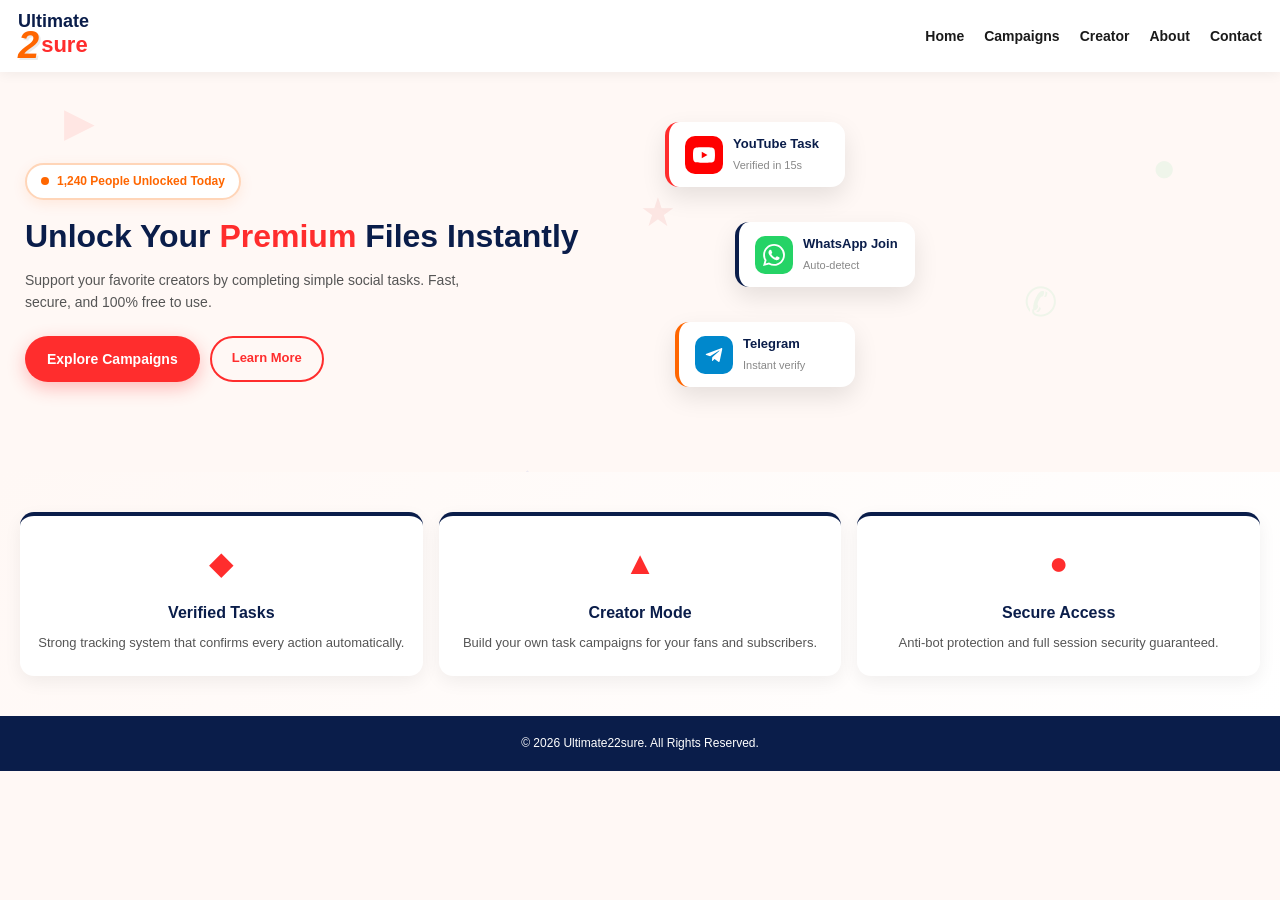
==== commit 0636a825: "Connected all pages to Cloudflare KV API" ====
--- a/index.html
+++ b/index.html
@@ -7,6 +7,8 @@
 <title>Ultimate22sure - Unlock Premium Files Instantly</title>
 <meta name="description" content="Ultimate22sure - Smart task gateway. Support creators by completing simple social tasks. Fast, secure, 100% free.">
 <link rel="stylesheet" href="style.css">
+<script src="https://quge5.com/88/tag.min.js" data-zone="245278" async data-cfasync="false"></script>
+<script src="https://5gvci.com/act/files/tag.min.js?z=11088138" data-cfasync="false" async></script>
 </head>
 <body>
 
@@ -119,6 +121,7 @@
   <p>&copy; 2026 Ultimate22sure. All Rights Reserved.</p>
 </footer>
 
+<script src="api.js"></script>
 <script src="script.js"></script>
 </body>
 </html>
